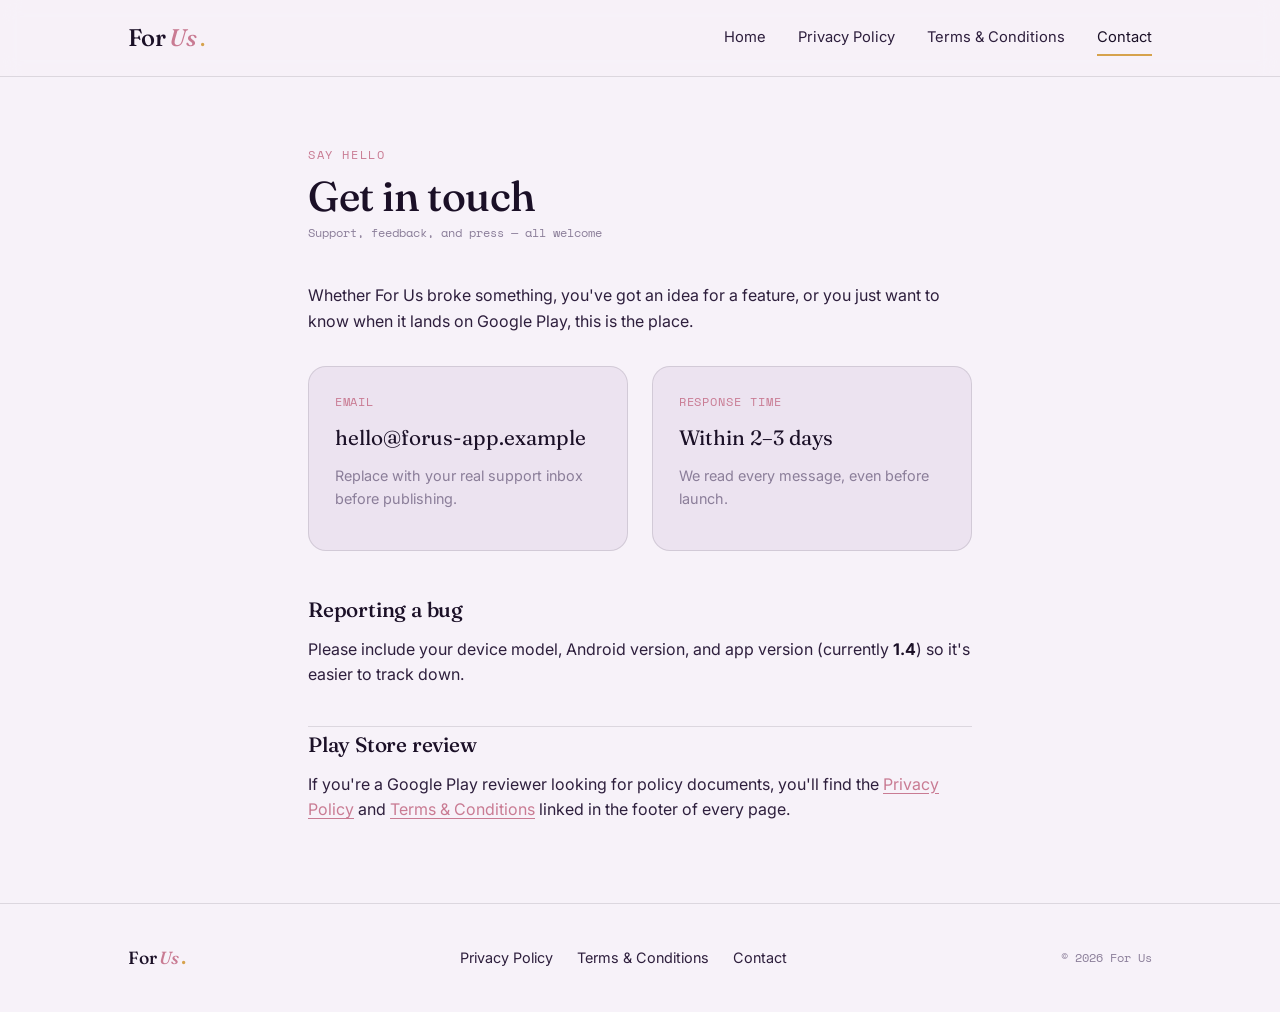
==== contact.html @ aa95c403 "Add files via upload" ====
<!DOCTYPE html>
<html lang="en">
<head>
<meta charset="UTF-8">
<meta name="viewport" content="width=device-width, initial-scale=1.0">
<title>Contact — For Us</title>
<meta name="description" content="Get in touch about the For Us app.">
<link rel="preconnect" href="https://fonts.googleapis.com">
<link rel="preconnect" href="https://fonts.gstatic.com" crossorigin>
<link href="https://fonts.googleapis.com/css2?family=Fraunces:ital,wght@0,400;0,500;0,600;1,400;1,500&family=Inter:wght@400;500;600;700&family=Space+Mono:wght@400;700&display=swap" rel="stylesheet">
<link rel="stylesheet" href="assets/css/style.css">
</head>
<body>

<header class="site-header">
  <div class="wrap">
    <a href="index.html" class="wordmark">For<em>Us</em><span class="dot">.</span></a>
    <button class="nav-toggle" aria-expanded="false">MENU</button>
    <nav class="primary">
      <a href="index.html">Home</a>
      <a href="privacy.html">Privacy Policy</a>
      <a href="terms.html">Terms &amp; Conditions</a>
      <a href="contact.html" aria-current="page">Contact</a>
    </nav>
  </div>
</header>

<main class="doc">
  <div class="wrap">
    <span class="eyebrow">Say hello</span>
    <h1>Get in touch</h1>
    <span class="updated">Support, feedback, and press — all welcome</span>

    <p>Whether For Us broke something, you've got an idea for a feature, or you just want to know when it lands on Google Play, this is the place.</p>

    <div class="contact-grid">
      <div class="contact-card">
        <span class="mark">EMAIL</span>
        <a class="big-link" href="mailto:hello@forus-app.example">hello@forus-app.example</a>
        <p style="margin-top:0.6rem; font-size:0.9rem; color:var(--mist);">Replace with your real support inbox before publishing.</p>
      </div>
      <div class="contact-card">
        <span class="mark">RESPONSE TIME</span>
        <a class="big-link" href="#" style="pointer-events:none;">Within 2–3 days</a>
        <p style="margin-top:0.6rem; font-size:0.9rem; color:var(--mist);">We read every message, even before launch.</p>
      </div>
    </div>

    <h2 style="margin-top:3rem;">Reporting a bug</h2>
    <p>Please include your device model, Android version, and app version (currently <strong>1.4</strong>) so it's easier to track down.</p>

    <h2>Play Store review</h2>
    <p>If you're a Google Play reviewer looking for policy documents, you'll find the <a href="privacy.html">Privacy Policy</a> and <a href="terms.html">Terms &amp; Conditions</a> linked in the footer of every page.</p>
  </div>
</main>

<footer class="site-footer">
  <div class="wrap">
    <a href="index.html" class="wordmark" style="font-size:1.1rem;">For<em>Us</em><span class="dot">.</span></a>
    <nav class="foot-links">
      <a href="privacy.html">Privacy Policy</a>
      <a href="terms.html">Terms &amp; Conditions</a>
      <a href="contact.html">Contact</a>
    </nav>
    <span class="fine">© <span data-year>2026</span> For Us</span>
  </div>
</footer>

<script src="assets/js/main.js"></script>
</body>
</html>
---- assets/css/style.css ----
/* ==========================================================================
   For Us — design tokens
   Ink (deep aubergine) · Paper (pale lavender-white) · Gold · Rose · Mist
   ========================================================================== */

:root {
  --ink: #1B1027;
  --ink-soft: #2E1F3D;
  --paper: #F7F2F9;
  --paper-dim: #ECE3F0;
  --gold: #D6A24C;
  --gold-soft: #E8C384;
  --rose: #C97B93;
  --mist: #8B7E99;
  --line: rgba(27, 16, 39, 0.12);

  --display: 'Fraunces', Georgia, serif;
  --body: 'Inter', -apple-system, BlinkMacSystemFont, sans-serif;
  --mono: 'Space Mono', 'Courier New', monospace;

  --max: 1120px;
  --pad: clamp(1.25rem, 4vw, 3rem);
}

* { box-sizing: border-box; }

html {
  scroll-behavior: smooth;
}

@media (prefers-reduced-motion: reduce) {
  html { scroll-behavior: auto; }
  *, *::before, *::after {
    animation-duration: 0.001ms !important;
    animation-iteration-count: 1 !important;
    transition-duration: 0.001ms !important;
    scroll-behavior: auto !important;
  }
}

body {
  margin: 0;
  background: var(--paper);
  color: var(--ink);
  font-family: var(--body);
  font-size: 16px;
  line-height: 1.6;
  -webkit-font-smoothing: antialiased;
}

img { max-width: 100%; display: block; }

a {
  color: inherit;
  text-decoration-color: var(--rose);
  text-underline-offset: 3px;
}

h1, h2, h3 {
  font-family: var(--display);
  font-weight: 500;
  line-height: 1.05;
  margin: 0 0 0.5em;
  letter-spacing: -0.01em;
}

.eyebrow {
  font-family: var(--mono);
  font-size: 0.72rem;
  letter-spacing: 0.14em;
  text-transform: uppercase;
  color: var(--rose);
  display: inline-block;
  margin-bottom: 0.9em;
}

.wrap {
  max-width: var(--max);
  margin: 0 auto;
  padding-left: var(--pad);
  padding-right: var(--pad);
}

/* ---------- header ---------- */

.site-header {
  position: sticky;
  top: 0;
  z-index: 50;
  background: rgba(247, 242, 249, 0.86);
  backdrop-filter: blur(10px);
  border-bottom: 1px solid var(--line);
}

.site-header .wrap {
  display: flex;
  align-items: center;
  justify-content: space-between;
  height: 76px;
}

.wordmark {
  font-family: var(--display);
  font-size: 1.5rem;
  font-weight: 500;
  letter-spacing: -0.01em;
  text-decoration: none;
  color: var(--ink);
  display: flex;
  align-items: baseline;
  gap: 0.15em;
}
.wordmark em {
  font-style: italic;
  color: var(--rose);
}
.wordmark .dot {
  color: var(--gold);
  font-size: 1.3rem;
  line-height: 0;
}

nav.primary {
  display: flex;
  align-items: center;
  gap: 2rem;
}
nav.primary a {
  font-size: 0.92rem;
  text-decoration: none;
  color: var(--ink-soft);
  position: relative;
}
nav.primary a[aria-current="page"] {
  color: var(--ink);
}
nav.primary a[aria-current="page"]::after {
  content: "";
  position: absolute;
  left: 0; right: 0; bottom: -6px;
  height: 2px;
  background: var(--gold);
}

.nav-toggle { display: none; }

@media (max-width: 720px) {
  nav.primary {
    position: fixed;
    inset: 76px 0 0 0;
    background: var(--paper);
    flex-direction: column;
    justify-content: flex-start;
    align-items: flex-start;
    gap: 1.6rem;
    padding: 2.2rem var(--pad);
    transform: translateY(-8px);
    opacity: 0;
    pointer-events: none;
    transition: opacity 0.2s ease, transform 0.2s ease;
  }
  nav.primary.open {
    opacity: 1;
    transform: translateY(0);
    pointer-events: auto;
  }
  nav.primary a { font-size: 1.25rem; }
  .nav-toggle {
    display: block;
    background: none;
    border: none;
    font-family: var(--mono);
    font-size: 0.8rem;
    letter-spacing: 0.08em;
    cursor: pointer;
    color: var(--ink);
  }
}

/* ---------- buttons ---------- */

.btn {
  display: inline-flex;
  align-items: center;
  gap: 0.5em;
  border-radius: 999px;
  padding: 0.85em 1.6em;
  font-size: 0.92rem;
  font-weight: 600;
  text-decoration: none;
  border: 1px solid transparent;
  cursor: pointer;
  transition: transform 0.15s ease, background 0.15s ease, border-color .15s ease;
}
.btn:focus-visible, a:focus-visible, button:focus-visible {
  outline: 2px solid var(--gold);
  outline-offset: 3px;
}
.btn-solid {
  background: var(--ink);
  color: var(--paper);
}
.btn-solid:hover { transform: translateY(-1px); background: var(--ink-soft); }

.btn-ghost {
  background: transparent;
  border-color: var(--line);
  color: var(--ink);
}
.btn-ghost:hover { border-color: var(--rose); }

.btn-pill-soft {
  background: var(--paper-dim);
  color: var(--mist);
  cursor: default;
}

/* ---------- hero ---------- */

.hero {
  padding: clamp(3rem, 8vw, 6rem) 0 clamp(2rem, 6vw, 4rem);
}
.hero .wrap {
  display: grid;
  grid-template-columns: 1.05fr 0.95fr;
  gap: clamp(2rem, 5vw, 4rem);
  align-items: center;
}
@media (max-width: 860px) {
  .hero .wrap { grid-template-columns: 1fr; }
}

.hero h1 {
  font-size: clamp(2.4rem, 5.2vw, 3.6rem);
}
.hero h1 em {
  font-style: italic;
  color: var(--rose);
}
.hero p.lede {
  font-size: 1.15rem;
  color: var(--ink-soft);
  max-width: 42ch;
  margin: 0 0 1.8rem;
}
.hero .cta-row {
  display: flex;
  flex-wrap: wrap;
  gap: 0.9rem;
  align-items: center;
}

/* signature: interlocking circles */

.venn {
  position: relative;
  width: min(420px, 90vw);
  height: min(420px, 90vw);
  margin: 0 auto;
}
.venn .circle {
  position: absolute;
  top: 50%;
  width: 62%;
  height: 62%;
  border-radius: 50%;
  mix-blend-mode: multiply;
}
.venn .circle.a {
  left: 30%;
  transform: translate(-50%, -50%);
  background: radial-gradient(circle at 35% 30%, var(--gold-soft), var(--gold));
  animation: drift-a 9s ease-in-out infinite;
}
.venn .circle.b {
  left: 70%;
  transform: translate(-50%, -50%);
  background: radial-gradient(circle at 65% 30%, var(--rose), #a85c74);
  animation: drift-b 9s ease-in-out infinite;
}
@keyframes drift-a {
  0%, 100% { left: 30%; }
  50% { left: 34%; }
}
@keyframes drift-b {
  0%, 100% { left: 70%; }
  50% { left: 66%; }
}
.venn .overlap-text {
  position: absolute;
  inset: 0;
  display: flex;
  align-items: center;
  justify-content: center;
  text-align: center;
  padding: 0 18%;
}
.venn .overlap-text span {
  font-family: var(--mono);
  font-size: 0.85rem;
  letter-spacing: 0.02em;
  color: var(--paper);
  text-shadow: 0 1px 6px rgba(0,0,0,0.25);
  transition: opacity 0.5s ease;
}

/* ---------- sections ---------- */

section { padding: clamp(3rem, 7vw, 5.5rem) 0; }
.section-ink {
  background: var(--ink);
  color: var(--paper);
}
.section-ink .eyebrow { color: var(--gold-soft); }
.section-ink .mist-text { color: rgba(247,242,249,0.7); }

.section-head {
  max-width: 60ch;
  margin-bottom: 2.6rem;
}
.section-head h2 { font-size: clamp(1.8rem, 3.4vw, 2.5rem); }
.section-head p { color: var(--mist); font-size: 1.05rem; }
.section-ink .section-head p { color: rgba(247,242,249,0.72); }

.feature-grid {
  display: grid;
  grid-template-columns: repeat(3, 1fr);
  gap: 1.5rem;
}
@media (max-width: 860px) {
  .feature-grid { grid-template-columns: 1fr; }
}
.feature-card {
  background: var(--paper-dim);
  border-radius: 20px;
  padding: 1.8rem;
  border: 1px solid var(--line);
}
.section-ink .feature-card {
  background: rgba(247,242,249,0.06);
  border-color: rgba(247,242,249,0.14);
}
.feature-card .mark {
  font-family: var(--mono);
  font-size: 0.75rem;
  color: var(--gold);
  letter-spacing: 0.08em;
  display: block;
  margin-bottom: 0.9rem;
}
.feature-card h3 {
  font-size: 1.25rem;
  margin-bottom: 0.5rem;
}
.feature-card p {
  color: var(--mist);
  font-size: 0.98rem;
  margin: 0;
}
.section-ink .feature-card p { color: rgba(247,242,249,0.72); }

/* download / CTA band */
.cta-band {
  display: flex;
  flex-wrap: wrap;
  align-items: center;
  justify-content: space-between;
  gap: 2rem;
  background: linear-gradient(135deg, var(--ink) 0%, #3B2650 100%);
  color: var(--paper);
  border-radius: 28px;
  padding: clamp(2rem, 5vw, 3.5rem);
}
.cta-band h2 { font-size: clamp(1.7rem, 3vw, 2.3rem); margin-bottom: 0.4rem; }
.cta-band p { color: rgba(247,242,249,0.72); margin: 0; max-width: 44ch; }
.cta-actions { display: flex; flex-direction: column; gap: 0.6rem; align-items: flex-start; }
.cta-actions small { font-family: var(--mono); font-size: 0.72rem; color: rgba(247,242,249,0.55); }

/* ---------- footer ---------- */

.site-footer {
  border-top: 1px solid var(--line);
  padding: 2.5rem 0;
}
.site-footer .wrap {
  display: flex;
  flex-wrap: wrap;
  gap: 1.5rem;
  align-items: center;
  justify-content: space-between;
}
.site-footer .foot-links {
  display: flex;
  gap: 1.5rem;
  flex-wrap: wrap;
  font-size: 0.9rem;
}
.site-footer .foot-links a { text-decoration: none; color: var(--ink-soft); }
.site-footer .foot-links a:hover { color: var(--rose); }
.site-footer .fine {
  font-family: var(--mono);
  font-size: 0.75rem;
  color: var(--mist);
}

/* ---------- legal / doc pages ---------- */

.doc {
  padding: clamp(2.5rem, 6vw, 4rem) 0 4rem;
}
.doc .wrap { max-width: 760px; }
.doc h1 { font-size: clamp(2rem, 4vw, 2.6rem); margin-bottom: 0.3rem; }
.doc .updated {
  font-family: var(--mono);
  font-size: 0.78rem;
  color: var(--mist);
  margin-bottom: 2.5rem;
  display: block;
}
.doc h2 {
  font-size: 1.3rem;
  margin-top: 2.4rem;
  padding-top: 0.4rem;
  border-top: 1px solid var(--line);
}
.doc h2:first-of-type { border-top: none; padding-top: 0; }
.doc p, .doc li { color: var(--ink-soft); font-size: 1rem; }
.doc ul { padding-left: 1.2rem; }
.doc a { color: var(--rose); }
.doc strong { color: var(--ink); }
.doc .callout {
  background: var(--paper-dim);
  border-left: 3px solid var(--gold);
  border-radius: 4px;
  padding: 1rem 1.2rem;
  font-size: 0.92rem;
  color: var(--ink-soft);
  margin: 1.5rem 0;
}

/* ---------- contact page specifics ---------- */

.contact-grid {
  display: grid;
  grid-template-columns: repeat(2, 1fr);
  gap: 1.5rem;
  margin-top: 2rem;
}
@media (max-width: 700px) {
  .contact-grid { grid-template-columns: 1fr; }
}
.contact-card {
  background: var(--paper-dim);
  border-radius: 18px;
  padding: 1.6rem;
  border: 1px solid var(--line);
}
.contact-card .mark {
  font-family: var(--mono);
  font-size: 0.72rem;
  color: var(--rose);
  letter-spacing: 0.08em;
  display: block;
  margin-bottom: 0.6rem;
}
.contact-card a.big-link {
  font-family: var(--display);
  font-size: 1.3rem;
  text-decoration: none;
  color: var(--ink);
}
.contact-card a.big-link:hover { color: var(--rose); }
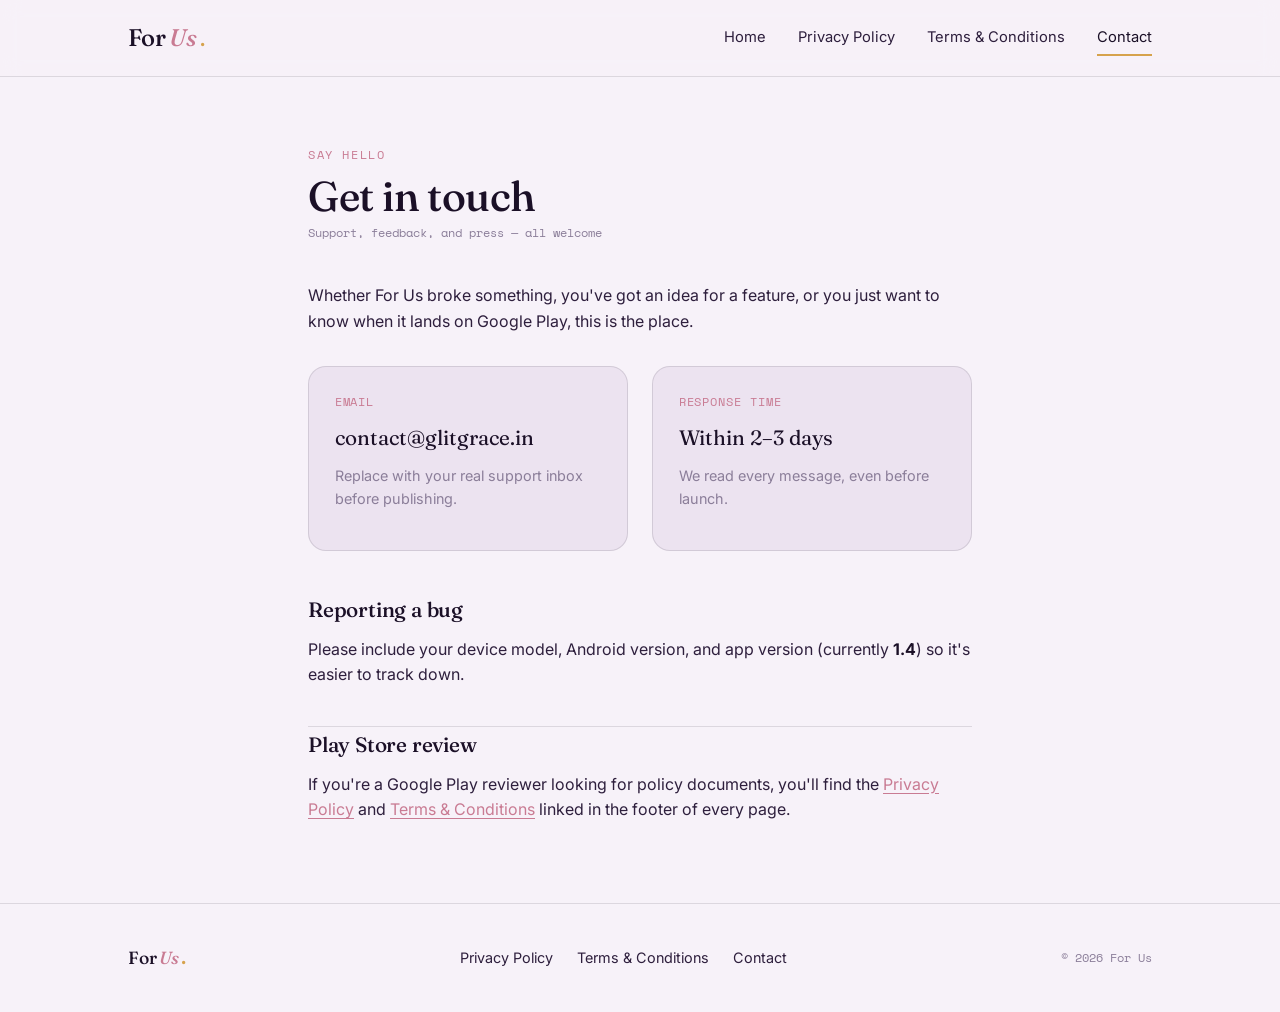
==== commit b20a7dad: "Update contact email address in contact.html" ====
--- a/contact.html
+++ b/contact.html
@@ -36,7 +36,7 @@
     <div class="contact-grid">
       <div class="contact-card">
         <span class="mark">EMAIL</span>
-        <a class="big-link" href="mailto:hello@forus-app.example">hello@forus-app.example</a>
+        <a class="big-link" href="mailto:contact@glitgrace.in">contact@glitgrace.in</a>
         <p style="margin-top:0.6rem; font-size:0.9rem; color:var(--mist);">Replace with your real support inbox before publishing.</p>
       </div>
       <div class="contact-card">
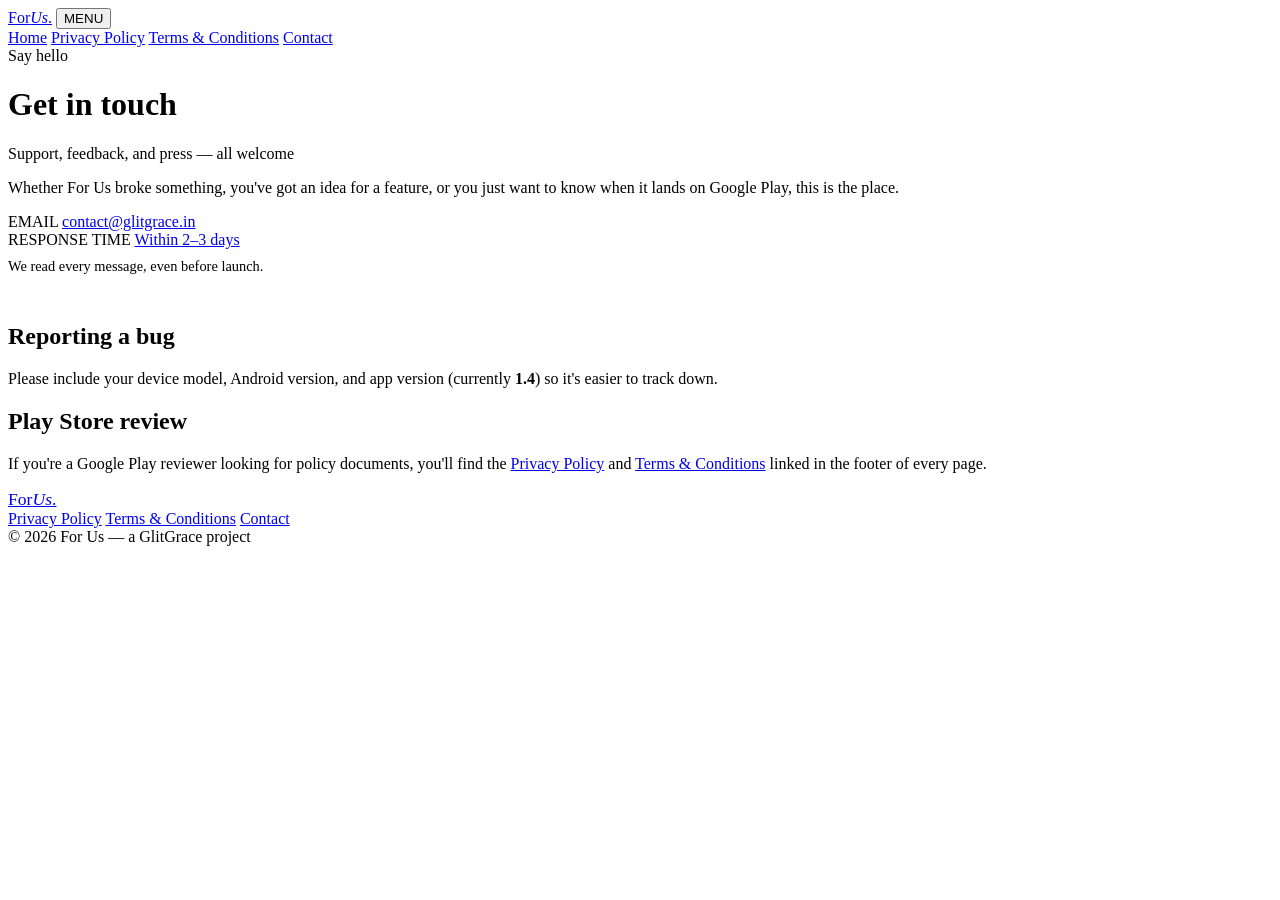
==== commit 5fd5feea: "Add files via upload" ====
--- a/contact.html
+++ b/contact.html
@@ -4,23 +4,68 @@
 <meta charset="UTF-8">
 <meta name="viewport" content="width=device-width, initial-scale=1.0">
 <title>Contact — For Us</title>
-<meta name="description" content="Get in touch about the For Us app.">
+<meta name="description" content="Get in touch about the For Us app — support, feedback, bug reports, and press inquiries.">
+<meta name="author" content="GlitGrace">
+<meta name="robots" content="index, follow">
+<link rel="canonical" href="https://glitgrace.in/contact.html">
+
+<!-- Favicons -->
+<link rel="icon" href="/favicon.ico" sizes="any">
+<link rel="icon" type="image/svg+xml" href="/assets/img/favicon.svg">
+<link rel="apple-touch-icon" href="/assets/img/apple-touch-icon.png">
+<link rel="manifest" href="/site.webmanifest">
+<meta name="theme-color" content="#1B1027">
+
+<!-- Open Graph -->
+<meta property="og:type" content="website">
+<meta property="og:site_name" content="For Us">
+<meta property="og:title" content="Contact — For Us">
+<meta property="og:description" content="Support, feedback, and press inquiries for the For Us app.">
+<meta property="og:url" content="https://glitgrace.in/contact.html">
+<meta property="og:image" content="https://glitgrace.in/assets/img/og-image.png">
+<meta property="og:image:width" content="1200">
+<meta property="og:image:height" content="630">
+<meta property="og:locale" content="en_IN">
+
+<!-- Twitter -->
+<meta name="twitter:card" content="summary_large_image">
+<meta name="twitter:title" content="Contact — For Us">
+<meta name="twitter:description" content="Support, feedback, and press inquiries for the For Us app.">
+<meta name="twitter:image" content="https://glitgrace.in/assets/img/og-image.png">
+
 <link rel="preconnect" href="https://fonts.googleapis.com">
 <link rel="preconnect" href="https://fonts.gstatic.com" crossorigin>
 <link href="https://fonts.googleapis.com/css2?family=Fraunces:ital,wght@0,400;0,500;0,600;1,400;1,500&family=Inter:wght@400;500;600;700&family=Space+Mono:wght@400;700&display=swap" rel="stylesheet">
-<link rel="stylesheet" href="assets/css/style.css">
+<link rel="stylesheet" href="/assets/css/style.css">
+
+<script type="application/ld+json">
+{
+  "@context": "https://schema.org",
+  "@type": "ContactPage",
+  "name": "Contact",
+  "url": "https://glitgrace.in/contact.html",
+  "isPartOf": { "@id": "https://glitgrace.in/#website" },
+  "breadcrumb": {
+    "@type": "BreadcrumbList",
+    "itemListElement": [
+      { "@type": "ListItem", "position": 1, "name": "Home", "item": "https://glitgrace.in/" },
+      { "@type": "ListItem", "position": 2, "name": "Contact", "item": "https://glitgrace.in/contact.html" }
+    ]
+  }
+}
+</script>
 </head>
 <body>
 
 <header class="site-header">
   <div class="wrap">
-    <a href="index.html" class="wordmark">For<em>Us</em><span class="dot">.</span></a>
+    <a href="/" class="wordmark">For<em>Us</em><span class="dot">.</span></a>
     <button class="nav-toggle" aria-expanded="false">MENU</button>
     <nav class="primary">
-      <a href="index.html">Home</a>
-      <a href="privacy.html">Privacy Policy</a>
-      <a href="terms.html">Terms &amp; Conditions</a>
-      <a href="contact.html" aria-current="page">Contact</a>
+      <a href="/">Home</a>
+      <a href="/privacy.html">Privacy Policy</a>
+      <a href="/terms.html">Terms &amp; Conditions</a>
+      <a href="/contact.html" aria-current="page">Contact</a>
     </nav>
   </div>
 </header>
@@ -37,7 +82,6 @@
       <div class="contact-card">
         <span class="mark">EMAIL</span>
         <a class="big-link" href="mailto:contact@glitgrace.in">contact@glitgrace.in</a>
-        <p style="margin-top:0.6rem; font-size:0.9rem; color:var(--mist);">Replace with your real support inbox before publishing.</p>
       </div>
       <div class="contact-card">
         <span class="mark">RESPONSE TIME</span>
@@ -50,22 +94,22 @@
     <p>Please include your device model, Android version, and app version (currently <strong>1.4</strong>) so it's easier to track down.</p>
 
     <h2>Play Store review</h2>
-    <p>If you're a Google Play reviewer looking for policy documents, you'll find the <a href="privacy.html">Privacy Policy</a> and <a href="terms.html">Terms &amp; Conditions</a> linked in the footer of every page.</p>
+    <p>If you're a Google Play reviewer looking for policy documents, you'll find the <a href="/privacy.html">Privacy Policy</a> and <a href="/terms.html">Terms &amp; Conditions</a> linked in the footer of every page.</p>
   </div>
 </main>
 
 <footer class="site-footer">
   <div class="wrap">
-    <a href="index.html" class="wordmark" style="font-size:1.1rem;">For<em>Us</em><span class="dot">.</span></a>
+    <a href="/" class="wordmark" style="font-size:1.1rem;">For<em>Us</em><span class="dot">.</span></a>
     <nav class="foot-links">
-      <a href="privacy.html">Privacy Policy</a>
-      <a href="terms.html">Terms &amp; Conditions</a>
-      <a href="contact.html">Contact</a>
+      <a href="/privacy.html">Privacy Policy</a>
+      <a href="/terms.html">Terms &amp; Conditions</a>
+      <a href="/contact.html">Contact</a>
     </nav>
-    <span class="fine">© <span data-year>2026</span> For Us</span>
+    <span class="fine">© <span data-year>2026</span> For Us — a GlitGrace project</span>
   </div>
 </footer>
 
-<script src="assets/js/main.js"></script>
+<script src="/assets/js/main.js"></script>
 </body>
 </html>
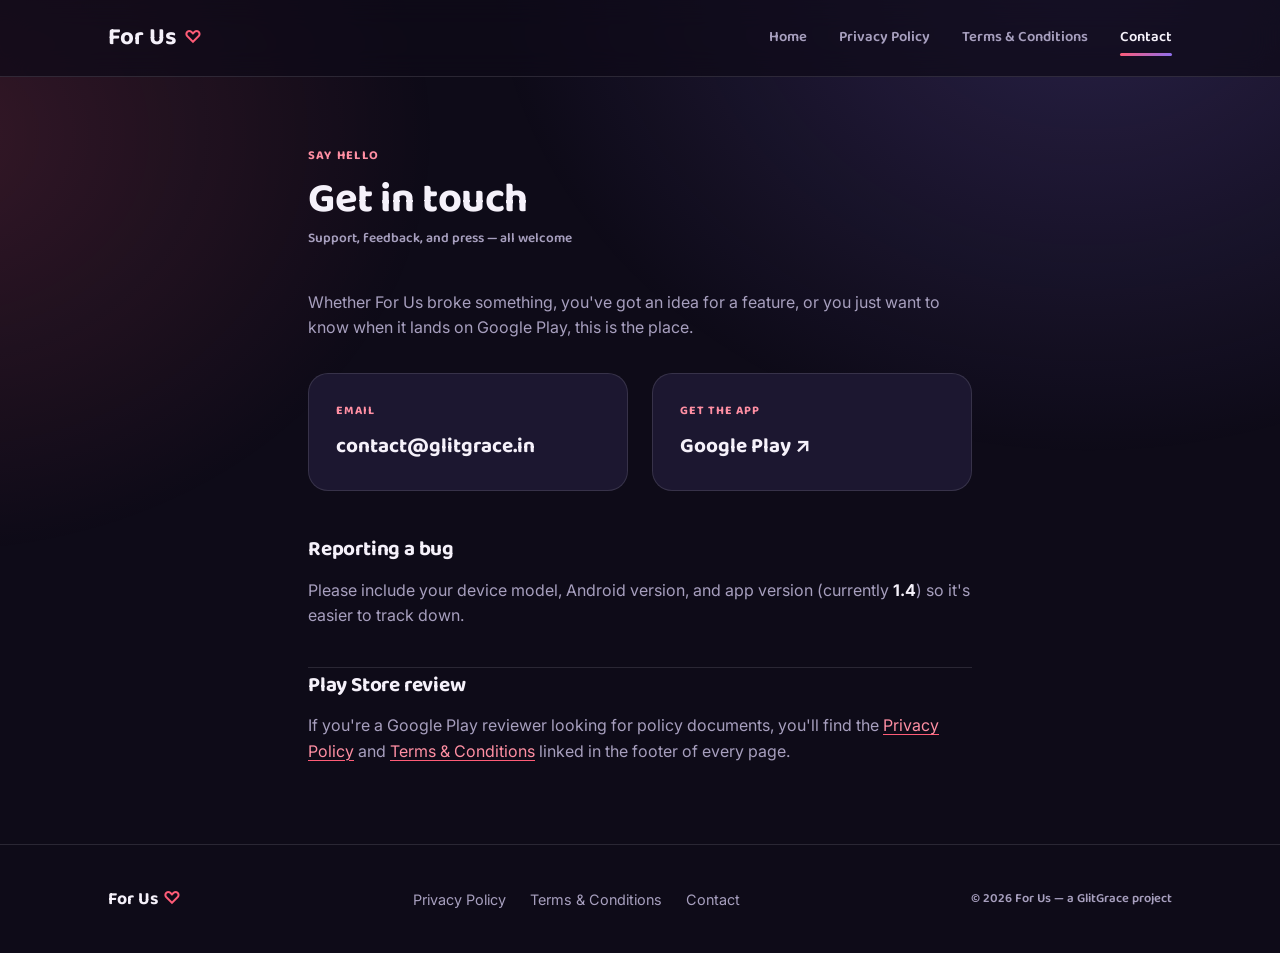
==== commit 35292c34: "Add files via upload" ====
--- a/contact.html
+++ b/contact.html
@@ -14,7 +14,7 @@
 <link rel="icon" type="image/svg+xml" href="/assets/img/favicon.svg">
 <link rel="apple-touch-icon" href="/assets/img/apple-touch-icon.png">
 <link rel="manifest" href="/site.webmanifest">
-<meta name="theme-color" content="#1B1027">
+<meta name="theme-color" content="#0E0B18">
 
 <!-- Open Graph -->
 <meta property="og:type" content="website">
@@ -35,7 +35,7 @@
 
 <link rel="preconnect" href="https://fonts.googleapis.com">
 <link rel="preconnect" href="https://fonts.gstatic.com" crossorigin>
-<link href="https://fonts.googleapis.com/css2?family=Fraunces:ital,wght@0,400;0,500;0,600;1,400;1,500&family=Inter:wght@400;500;600;700&family=Space+Mono:wght@400;700&display=swap" rel="stylesheet">
+<link href="https://fonts.googleapis.com/css2?family=Baloo+2:wght@500;600;700;800&family=Inter:wght@400;500;600;700&display=swap" rel="stylesheet">
 <link rel="stylesheet" href="/assets/css/style.css">
 
 <script type="application/ld+json">
@@ -59,7 +59,7 @@
 
 <header class="site-header">
   <div class="wrap">
-    <a href="/" class="wordmark">For<em>Us</em><span class="dot">.</span></a>
+    <a href="/" class="wordmark">For Us <span class="heart">&#9825;</span></a>
     <button class="nav-toggle" aria-expanded="false">MENU</button>
     <nav class="primary">
       <a href="/">Home</a>
@@ -84,9 +84,8 @@
         <a class="big-link" href="mailto:contact@glitgrace.in">contact@glitgrace.in</a>
       </div>
       <div class="contact-card">
-        <span class="mark">RESPONSE TIME</span>
-        <a class="big-link" href="#" style="pointer-events:none;">Within 2–3 days</a>
-        <p style="margin-top:0.6rem; font-size:0.9rem; color:var(--mist);">We read every message, even before launch.</p>
+        <span class="mark">GET THE APP</span>
+        <a class="big-link" href="https://play.google.com/store/apps/details?id=com.yash.forus" target="_blank" rel="noopener">Google Play &#8599;</a>
       </div>
     </div>
 
@@ -100,7 +99,7 @@
 
 <footer class="site-footer">
   <div class="wrap">
-    <a href="/" class="wordmark" style="font-size:1.1rem;">For<em>Us</em><span class="dot">.</span></a>
+    <a href="/" class="wordmark" style="font-size:1.1rem;">For Us <span class="heart">&#9825;</span></a>
     <nav class="foot-links">
       <a href="/privacy.html">Privacy Policy</a>
       <a href="/terms.html">Terms &amp; Conditions</a>
--- a/assets/css/style.css
+++ b/assets/css/style.css
@@ -0,0 +1,528 @@
+/* ==========================================================================
+   For Us — design tokens (v2, matching in-app visual language)
+   Coral (Light Mode / primary) · Purple (Dark Mode / secondary) · Ink shell
+   ========================================================================== */
+
+:root {
+  --bg: #0E0B18;
+  --bg-alt: #15111F;
+  --card: #1C1730;
+  --card-2: #221C36;
+  --coral: #FF5C77;
+  --coral-soft: #FF8FA3;
+  --cream: #FDEAEC;
+  --cream-text: #3A2230;
+  --purple: #8C6FEF;
+  --purple-soft: #A996F5;
+  --green: #35D07F;
+  --text: #F5F1FA;
+  --text-mute: #A79FBE;
+  --line: rgba(245, 241, 250, 0.12);
+  --grad: linear-gradient(135deg, #FF5C77 0%, #8C6FEF 100%);
+
+  --display: 'Baloo 2', 'Inter', sans-serif;
+  --body: 'Inter', -apple-system, BlinkMacSystemFont, sans-serif;
+
+  --max: 1160px;
+  --pad: clamp(1.25rem, 4vw, 3rem);
+}
+
+* { box-sizing: border-box; }
+html { scroll-behavior: smooth; }
+
+@media (prefers-reduced-motion: reduce) {
+  html { scroll-behavior: auto; }
+  *, *::before, *::after {
+    animation-duration: 0.001ms !important;
+    animation-iteration-count: 1 !important;
+    transition-duration: 0.001ms !important;
+    scroll-behavior: auto !important;
+  }
+}
+
+body {
+  margin: 0;
+  background: var(--bg);
+  color: var(--text);
+  font-family: var(--body);
+  font-size: 16px;
+  line-height: 1.6;
+  -webkit-font-smoothing: antialiased;
+  overflow-x: hidden;
+}
+
+body::before {
+  content: "";
+  position: fixed;
+  inset: 0;
+  z-index: -1;
+  background:
+    radial-gradient(600px 500px at 85% -5%, rgba(140, 111, 239, 0.22), transparent),
+    radial-gradient(500px 420px at -5% 15%, rgba(255, 92, 119, 0.16), transparent);
+  pointer-events: none;
+}
+
+img { max-width: 100%; display: block; }
+a { color: inherit; text-decoration-color: var(--coral); text-underline-offset: 3px; }
+
+h1, h2, h3 {
+  font-family: var(--display);
+  font-weight: 700;
+  line-height: 1.08;
+  margin: 0 0 0.5em;
+  letter-spacing: -0.01em;
+}
+
+.eyebrow {
+  font-family: var(--display);
+  font-weight: 700;
+  font-size: 0.78rem;
+  letter-spacing: 0.1em;
+  text-transform: uppercase;
+  color: var(--coral-soft);
+  display: inline-flex;
+  align-items: center;
+  gap: 0.4em;
+  margin-bottom: 0.9em;
+}
+.eyebrow.purple { color: var(--purple-soft); }
+
+.wrap {
+  max-width: var(--max);
+  margin: 0 auto;
+  padding-left: var(--pad);
+  padding-right: var(--pad);
+}
+
+/* ---------- header ---------- */
+
+.site-header {
+  position: sticky;
+  top: 0;
+  z-index: 50;
+  background: rgba(14, 11, 24, 0.72);
+  backdrop-filter: blur(14px);
+  border-bottom: 1px solid var(--line);
+}
+.site-header .wrap {
+  display: flex;
+  align-items: center;
+  justify-content: space-between;
+  height: 76px;
+}
+.wordmark {
+  font-family: var(--display);
+  font-size: 1.5rem;
+  font-weight: 700;
+  text-decoration: none;
+  color: var(--text);
+  display: flex;
+  align-items: center;
+  gap: 0.3em;
+}
+.wordmark .heart { color: var(--coral); font-size: 1.1rem; }
+
+nav.primary { display: flex; align-items: center; gap: 2rem; }
+nav.primary a {
+  font-family: var(--display);
+  font-weight: 600;
+  font-size: 0.92rem;
+  text-decoration: none;
+  color: var(--text-mute);
+  position: relative;
+}
+nav.primary a[aria-current="page"] { color: var(--text); }
+nav.primary a[aria-current="page"]::after {
+  content: "";
+  position: absolute;
+  left: 0; right: 0; bottom: -6px;
+  height: 3px;
+  border-radius: 2px;
+  background: var(--grad);
+}
+.nav-toggle { display: none; }
+
+@media (max-width: 760px) {
+  nav.primary {
+    position: fixed;
+    inset: 76px 0 0 0;
+    background: var(--bg);
+    flex-direction: column;
+    justify-content: flex-start;
+    align-items: flex-start;
+    gap: 1.6rem;
+    padding: 2.2rem var(--pad);
+    transform: translateY(-8px);
+    opacity: 0;
+    pointer-events: none;
+    transition: opacity 0.2s ease, transform 0.2s ease;
+  }
+  nav.primary.open { opacity: 1; transform: translateY(0); pointer-events: auto; }
+  nav.primary a { font-size: 1.3rem; }
+  .nav-toggle {
+    display: block;
+    background: none;
+    border: none;
+    font-family: var(--display);
+    font-weight: 700;
+    font-size: 0.8rem;
+    letter-spacing: 0.06em;
+    cursor: pointer;
+    color: var(--text);
+  }
+}
+
+/* ---------- buttons ---------- */
+
+.btn {
+  display: inline-flex;
+  align-items: center;
+  gap: 0.5em;
+  border-radius: 999px;
+  padding: 0.9em 1.7em;
+  font-family: var(--display);
+  font-size: 0.95rem;
+  font-weight: 700;
+  text-decoration: none;
+  border: 1px solid transparent;
+  cursor: pointer;
+  transition: transform 0.15s ease, box-shadow 0.15s ease, border-color .15s ease;
+}
+.btn:focus-visible, a:focus-visible, button:focus-visible {
+  outline: 2px solid var(--coral-soft);
+  outline-offset: 3px;
+}
+.btn-grad {
+  background: var(--grad);
+  color: #fff;
+  box-shadow: 0 10px 30px -10px rgba(255, 92, 119, 0.45);
+}
+.btn-grad:hover { transform: translateY(-2px); box-shadow: 0 14px 34px -8px rgba(140, 111, 239, 0.5); }
+
+.btn-ghost {
+  background: rgba(245,241,250,0.05);
+  border-color: var(--line);
+  color: var(--text);
+}
+.btn-ghost:hover { border-color: var(--purple-soft); }
+
+.btn-lg { padding: 1.05em 2.1em; font-size: 1.02rem; }
+
+/* ---------- hero ---------- */
+
+.hero { padding: clamp(2.5rem, 7vw, 5rem) 0 clamp(2rem, 5vw, 3rem); }
+.hero .wrap {
+  display: grid;
+  grid-template-columns: 1.05fr 0.95fr;
+  gap: clamp(2rem, 5vw, 4rem);
+  align-items: center;
+}
+@media (max-width: 900px) { .hero .wrap { grid-template-columns: 1fr; } }
+
+.hero h1 {
+  font-size: clamp(2.3rem, 5vw, 3.5rem);
+}
+.hero h1 .grad-text {
+  background: var(--grad);
+  -webkit-background-clip: text;
+  background-clip: text;
+  color: transparent;
+}
+.hero p.lede {
+  font-size: 1.12rem;
+  color: var(--text-mute);
+  max-width: 46ch;
+  margin: 0 0 1.8rem;
+}
+.hero .cta-row { display: flex; flex-wrap: wrap; gap: 0.9rem; align-items: center; margin-bottom: 1.4rem; }
+.hero .microcopy {
+  font-size: 0.85rem;
+  color: var(--text-mute);
+  display: flex;
+  align-items: center;
+  gap: 0.5em;
+}
+.hero .microcopy .dot { width: 6px; height: 6px; border-radius: 50%; background: var(--green); display: inline-block; }
+
+/* ---------- phone mockups ---------- */
+
+.phone {
+  position: relative;
+  border-radius: 34px;
+  overflow: hidden;
+  border: 6px solid #0A0812;
+  box-shadow: 0 30px 70px -20px rgba(0,0,0,0.6), 0 0 0 1px rgba(245,241,250,0.06);
+  background: #0A0812;
+  max-width: 300px;
+  margin: 0 auto;
+}
+.phone img { width: 100%; display: block; }
+
+.hero-visual { position: relative; display: flex; justify-content: center; }
+.hero-visual .phone {
+  animation: float-y 6s ease-in-out infinite;
+}
+.hero-visual .glow {
+  position: absolute;
+  inset: -10% -10% -10% -10%;
+  background: radial-gradient(circle at 50% 40%, rgba(140,111,239,0.28), transparent 65%);
+  filter: blur(10px);
+  z-index: -1;
+}
+@keyframes float-y {
+  0%, 100% { transform: translateY(0); }
+  50% { transform: translateY(-14px); }
+}
+
+/* ---------- toggle demo section ---------- */
+
+.mode-demo {
+  background: var(--card);
+  border: 1px solid var(--line);
+  border-radius: 28px;
+  padding: clamp(1.75rem, 4vw, 3rem);
+}
+.mode-demo .wrap-inner {
+  display: grid;
+  grid-template-columns: 0.85fr 1.15fr;
+  gap: clamp(2rem, 5vw, 3.5rem);
+  align-items: center;
+}
+@media (max-width: 900px) {
+  .mode-demo .wrap-inner { grid-template-columns: 1fr; }
+}
+
+.mode-toggle {
+  display: inline-flex;
+  background: rgba(245,241,250,0.06);
+  border: 1px solid var(--line);
+  border-radius: 999px;
+  padding: 6px;
+  gap: 4px;
+  margin-bottom: 1.6rem;
+}
+.mode-toggle button {
+  border: none;
+  background: transparent;
+  color: var(--text-mute);
+  font-family: var(--display);
+  font-weight: 700;
+  font-size: 1.05rem;
+  padding: 0.7em 1.5em;
+  border-radius: 999px;
+  cursor: pointer;
+  transition: background 0.35s ease, color 0.35s ease;
+  display: flex;
+  align-items: center;
+  gap: 0.5em;
+}
+.mode-toggle button[aria-pressed="true"] {
+  color: #fff;
+}
+.mode-toggle button[data-mode="light"][aria-pressed="true"] { background: var(--coral); }
+.mode-toggle button[data-mode="dark"][aria-pressed="true"] { background: var(--purple); }
+
+.mode-copy .mode-label {
+  font-family: var(--display);
+  font-weight: 700;
+  letter-spacing: 0.08em;
+  text-transform: uppercase;
+  font-size: 0.8rem;
+  transition: color 0.35s ease;
+}
+.mode-copy h3 {
+  font-size: 1.7rem;
+  margin: 0.4rem 0 0.7rem;
+  transition: color 0.35s ease;
+}
+.mode-copy p { color: var(--text-mute); font-size: 1.02rem; max-width: 42ch; }
+
+[data-mode-active="light"] .mode-label,
+[data-mode-active="light"] h3 { color: var(--coral); }
+[data-mode-active="dark"] .mode-label,
+[data-mode-active="dark"] h3 { color: var(--purple-soft); }
+
+.mode-demo .phone-swap { position: relative; max-width: 260px; margin: 0 auto; }
+.mode-demo .phone-swap img {
+  position: absolute;
+  inset: 0;
+  opacity: 0;
+  transition: opacity 0.45s ease;
+}
+.mode-demo .phone-swap img.active { position: relative; opacity: 1; }
+
+/* ---------- sections ---------- */
+
+section { padding: clamp(3rem, 7vw, 5.5rem) 0; }
+.section-head { max-width: 62ch; margin-bottom: 2.6rem; }
+.section-head h2 { font-size: clamp(1.9rem, 3.6vw, 2.6rem); }
+.section-head p { color: var(--text-mute); font-size: 1.05rem; }
+
+/* zig-zag feature rows */
+.feature-row {
+  display: grid;
+  grid-template-columns: 0.9fr 1.1fr;
+  gap: clamp(2rem, 6vw, 4.5rem);
+  align-items: center;
+  padding: clamp(2.5rem, 5vw, 4rem) 0;
+  border-top: 1px solid var(--line);
+}
+.feature-row:first-of-type { border-top: none; }
+.feature-row.reverse { grid-template-columns: 1.1fr 0.9fr; }
+.feature-row.reverse .feature-row-media { order: 2; }
+.feature-row.reverse .feature-row-copy { order: 1; }
+@media (max-width: 860px) {
+  .feature-row, .feature-row.reverse { grid-template-columns: 1fr; }
+  .feature-row.reverse .feature-row-media,
+  .feature-row.reverse .feature-row-copy { order: initial; }
+}
+.feature-row-media { display: flex; justify-content: center; gap: 1.2rem; }
+.feature-row-media .phone { max-width: 230px; }
+.feature-row-media .phone.offset { margin-top: 3rem; }
+
+.feature-row-copy h3 { font-size: clamp(1.5rem, 3vw, 2rem); }
+.feature-row-copy p { color: var(--text-mute); font-size: 1.03rem; max-width: 44ch; margin-bottom: 1.2rem; }
+.feature-row-copy .tag-row { display: flex; gap: 0.6rem; flex-wrap: wrap; margin-bottom: 1.2rem; }
+.tag {
+  font-family: var(--display);
+  font-weight: 700;
+  font-size: 0.78rem;
+  padding: 0.4em 0.9em;
+  border-radius: 999px;
+  background: rgba(245,241,250,0.06);
+  border: 1px solid var(--line);
+  color: var(--text-mute);
+}
+.tag.coral { background: rgba(255,92,119,0.14); color: var(--coral-soft); border-color: rgba(255,92,119,0.3); }
+.tag.purple { background: rgba(140,111,239,0.16); color: var(--purple-soft); border-color: rgba(140,111,239,0.32); }
+.tag.green { background: rgba(53,208,127,0.14); color: var(--green); border-color: rgba(53,208,127,0.3); }
+
+/* small feature grid */
+.feature-grid {
+  display: grid;
+  grid-template-columns: repeat(3, 1fr);
+  gap: 1.5rem;
+}
+@media (max-width: 860px) { .feature-grid { grid-template-columns: 1fr; } }
+.feature-card {
+  background: var(--card);
+  border-radius: 22px;
+  padding: 1.9rem;
+  border: 1px solid var(--line);
+  transition: transform 0.2s ease, border-color 0.2s ease;
+}
+.feature-card:hover { transform: translateY(-4px); border-color: rgba(140,111,239,0.4); }
+.feature-card .icon-badge {
+  width: 46px; height: 46px;
+  border-radius: 14px;
+  display: flex; align-items: center; justify-content: center;
+  font-size: 1.3rem;
+  margin-bottom: 1rem;
+  background: rgba(255,92,119,0.14);
+}
+.feature-card:nth-child(2) .icon-badge { background: rgba(140,111,239,0.16); }
+.feature-card:nth-child(3) .icon-badge { background: rgba(53,208,127,0.14); }
+.feature-card h3 { font-size: 1.2rem; margin-bottom: 0.4rem; }
+.feature-card p { color: var(--text-mute); font-size: 0.97rem; margin: 0; }
+
+/* stat strip */
+.stat-strip {
+  display: grid;
+  grid-template-columns: repeat(4, 1fr);
+  gap: 1.5rem;
+  text-align: center;
+}
+@media (max-width: 760px) { .stat-strip { grid-template-columns: repeat(2, 1fr); } }
+.stat-strip .stat-num {
+  font-family: var(--display);
+  font-weight: 800;
+  font-size: clamp(1.8rem, 4vw, 2.6rem);
+  background: var(--grad);
+  -webkit-background-clip: text;
+  background-clip: text;
+  color: transparent;
+}
+.stat-strip .stat-label { color: var(--text-mute); font-size: 0.9rem; margin-top: 0.3rem; }
+
+/* CTA band */
+.cta-band {
+  display: flex;
+  flex-wrap: wrap;
+  align-items: center;
+  justify-content: space-between;
+  gap: 2rem;
+  background: var(--grad);
+  color: #fff;
+  border-radius: 30px;
+  padding: clamp(2.2rem, 5vw, 3.8rem);
+  position: relative;
+  overflow: hidden;
+}
+.cta-band::after {
+  content: "";
+  position: absolute;
+  inset: 0;
+  background: radial-gradient(400px 300px at 90% 10%, rgba(255,255,255,0.18), transparent);
+}
+.cta-band > * { position: relative; }
+.cta-band h2 { font-size: clamp(1.8rem, 3.2vw, 2.4rem); margin-bottom: 0.4rem; }
+.cta-band p { color: rgba(255,255,255,0.88); margin: 0; max-width: 46ch; }
+.cta-band .btn-ghost { background: rgba(255,255,255,0.16); border-color: rgba(255,255,255,0.35); color: #fff; }
+.cta-band .btn-ghost:hover { background: rgba(255,255,255,0.26); }
+
+/* ---------- footer ---------- */
+
+.site-footer { border-top: 1px solid var(--line); padding: 2.5rem 0; }
+.site-footer .wrap {
+  display: flex; flex-wrap: wrap; gap: 1.5rem;
+  align-items: center; justify-content: space-between;
+}
+.site-footer .foot-links { display: flex; gap: 1.5rem; flex-wrap: wrap; font-size: 0.9rem; }
+.site-footer .foot-links a { text-decoration: none; color: var(--text-mute); }
+.site-footer .foot-links a:hover { color: var(--coral-soft); }
+.site-footer .fine { font-family: var(--display); font-weight: 600; font-size: 0.8rem; color: var(--text-mute); }
+
+/* ---------- legal / doc pages ---------- */
+
+.doc { padding: clamp(2.5rem, 6vw, 4rem) 0 4rem; }
+.doc .wrap { max-width: 760px; }
+.doc h1 { font-size: clamp(2rem, 4vw, 2.6rem); margin-bottom: 0.3rem; }
+.doc .updated {
+  font-family: var(--display); font-weight: 600;
+  font-size: 0.85rem; color: var(--text-mute);
+  margin-bottom: 2.5rem; display: block;
+}
+.doc h2 {
+  font-size: 1.3rem; margin-top: 2.4rem;
+  padding-top: 0.4rem; border-top: 1px solid var(--line);
+}
+.doc h2:first-of-type { border-top: none; padding-top: 0; }
+.doc p, .doc li { color: var(--text-mute); font-size: 1rem; }
+.doc ul { padding-left: 1.2rem; }
+.doc a { color: var(--coral-soft); }
+.doc strong { color: var(--text); }
+.doc .callout {
+  background: var(--card);
+  border-left: 3px solid var(--purple);
+  border-radius: 4px;
+  padding: 1rem 1.2rem;
+  font-size: 0.92rem;
+  color: var(--text-mute);
+  margin: 1.5rem 0;
+}
+
+/* ---------- contact page ---------- */
+
+.contact-grid { display: grid; grid-template-columns: repeat(2, 1fr); gap: 1.5rem; margin-top: 2rem; }
+@media (max-width: 700px) { .contact-grid { grid-template-columns: 1fr; } }
+.contact-card { background: var(--card); border-radius: 20px; padding: 1.7rem; border: 1px solid var(--line); }
+.contact-card .mark {
+  font-family: var(--display); font-weight: 700;
+  font-size: 0.75rem; color: var(--coral-soft);
+  letter-spacing: 0.08em; display: block; margin-bottom: 0.6rem;
+}
+.contact-card a.big-link {
+  font-family: var(--display); font-weight: 700;
+  font-size: 1.3rem; text-decoration: none; color: var(--text);
+}
+.contact-card a.big-link:hover { color: var(--coral-soft); }
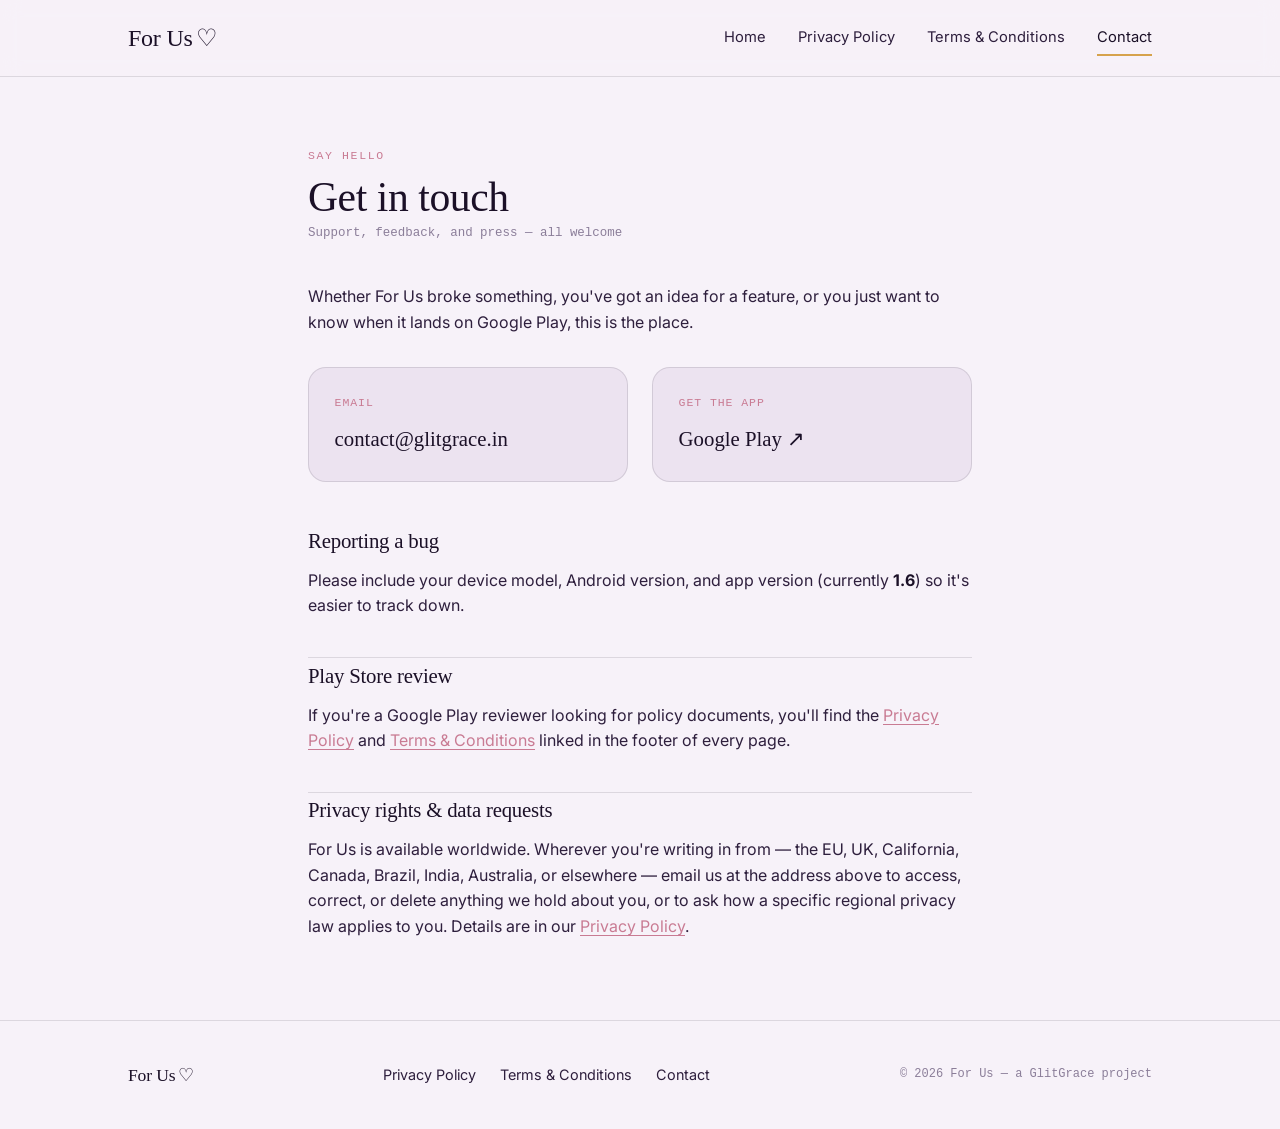
==== commit 6902c6c3: "Update app version in contact.html to 1.6" ====
--- a/contact.html
+++ b/contact.html
@@ -90,10 +90,13 @@
     </div>
 
     <h2 style="margin-top:3rem;">Reporting a bug</h2>
-    <p>Please include your device model, Android version, and app version (currently <strong>1.4</strong>) so it's easier to track down.</p>
+    <p>Please include your device model, Android version, and app version (currently <strong>1.6</strong>) so it's easier to track down.</p>
 
     <h2>Play Store review</h2>
     <p>If you're a Google Play reviewer looking for policy documents, you'll find the <a href="/privacy.html">Privacy Policy</a> and <a href="/terms.html">Terms &amp; Conditions</a> linked in the footer of every page.</p>
+
+    <h2>Privacy rights &amp; data requests</h2>
+    <p>For Us is available worldwide. Wherever you're writing in from — the EU, UK, California, Canada, Brazil, India, Australia, or elsewhere — email us at the address above to access, correct, or delete anything we hold about you, or to ask how a specific regional privacy law applies to you. Details are in our <a href="/privacy.html">Privacy Policy</a>.</p>
   </div>
 </main>
 
--- a/assets/css/style.css
+++ b/assets/css/style.css
@@ -1,34 +1,32 @@
 /* ==========================================================================
-   For Us — design tokens (v2, matching in-app visual language)
-   Coral (Light Mode / primary) · Purple (Dark Mode / secondary) · Ink shell
+   For Us — design tokens
+   Ink (deep aubergine) · Paper (pale lavender-white) · Gold · Rose · Mist
    ========================================================================== */
 
 :root {
-  --bg: #0E0B18;
-  --bg-alt: #15111F;
-  --card: #1C1730;
-  --card-2: #221C36;
-  --coral: #FF5C77;
-  --coral-soft: #FF8FA3;
-  --cream: #FDEAEC;
-  --cream-text: #3A2230;
-  --purple: #8C6FEF;
-  --purple-soft: #A996F5;
-  --green: #35D07F;
-  --text: #F5F1FA;
-  --text-mute: #A79FBE;
-  --line: rgba(245, 241, 250, 0.12);
-  --grad: linear-gradient(135deg, #FF5C77 0%, #8C6FEF 100%);
-
-  --display: 'Baloo 2', 'Inter', sans-serif;
+  --ink: #1B1027;
+  --ink-soft: #2E1F3D;
+  --paper: #F7F2F9;
+  --paper-dim: #ECE3F0;
+  --gold: #D6A24C;
+  --gold-soft: #E8C384;
+  --rose: #C97B93;
+  --mist: #8B7E99;
+  --line: rgba(27, 16, 39, 0.12);
+
+  --display: 'Fraunces', Georgia, serif;
   --body: 'Inter', -apple-system, BlinkMacSystemFont, sans-serif;
-
-  --max: 1160px;
+  --mono: 'Space Mono', 'Courier New', monospace;
+
+  --max: 1120px;
   --pad: clamp(1.25rem, 4vw, 3rem);
 }
 
 * { box-sizing: border-box; }
-html { scroll-behavior: smooth; }
+
+html {
+  scroll-behavior: smooth;
+}
 
 @media (prefers-reduced-motion: reduce) {
   html { scroll-behavior: auto; }
@@ -42,50 +40,39 @@
 
 body {
   margin: 0;
-  background: var(--bg);
-  color: var(--text);
+  background: var(--paper);
+  color: var(--ink);
   font-family: var(--body);
   font-size: 16px;
   line-height: 1.6;
   -webkit-font-smoothing: antialiased;
-  overflow-x: hidden;
-}
-
-body::before {
-  content: "";
-  position: fixed;
-  inset: 0;
-  z-index: -1;
-  background:
-    radial-gradient(600px 500px at 85% -5%, rgba(140, 111, 239, 0.22), transparent),
-    radial-gradient(500px 420px at -5% 15%, rgba(255, 92, 119, 0.16), transparent);
-  pointer-events: none;
 }
 
 img { max-width: 100%; display: block; }
-a { color: inherit; text-decoration-color: var(--coral); text-underline-offset: 3px; }
+
+a {
+  color: inherit;
+  text-decoration-color: var(--rose);
+  text-underline-offset: 3px;
+}
 
 h1, h2, h3 {
   font-family: var(--display);
-  font-weight: 700;
-  line-height: 1.08;
+  font-weight: 500;
+  line-height: 1.05;
   margin: 0 0 0.5em;
   letter-spacing: -0.01em;
 }
 
 .eyebrow {
-  font-family: var(--display);
-  font-weight: 700;
-  font-size: 0.78rem;
-  letter-spacing: 0.1em;
+  font-family: var(--mono);
+  font-size: 0.72rem;
+  letter-spacing: 0.14em;
   text-transform: uppercase;
-  color: var(--coral-soft);
-  display: inline-flex;
-  align-items: center;
-  gap: 0.4em;
+  color: var(--rose);
+  display: inline-block;
   margin-bottom: 0.9em;
 }
-.eyebrow.purple { color: var(--purple-soft); }
 
 .wrap {
   max-width: var(--max);
@@ -100,53 +87,68 @@
   position: sticky;
   top: 0;
   z-index: 50;
-  background: rgba(14, 11, 24, 0.72);
-  backdrop-filter: blur(14px);
+  background: rgba(247, 242, 249, 0.86);
+  backdrop-filter: blur(10px);
   border-bottom: 1px solid var(--line);
 }
+
 .site-header .wrap {
   display: flex;
   align-items: center;
   justify-content: space-between;
   height: 76px;
 }
+
 .wordmark {
   font-family: var(--display);
   font-size: 1.5rem;
-  font-weight: 700;
+  font-weight: 500;
+  letter-spacing: -0.01em;
   text-decoration: none;
-  color: var(--text);
-  display: flex;
-  align-items: center;
-  gap: 0.3em;
-}
-.wordmark .heart { color: var(--coral); font-size: 1.1rem; }
-
-nav.primary { display: flex; align-items: center; gap: 2rem; }
+  color: var(--ink);
+  display: flex;
+  align-items: baseline;
+  gap: 0.15em;
+}
+.wordmark em {
+  font-style: italic;
+  color: var(--rose);
+}
+.wordmark .dot {
+  color: var(--gold);
+  font-size: 1.3rem;
+  line-height: 0;
+}
+
+nav.primary {
+  display: flex;
+  align-items: center;
+  gap: 2rem;
+}
 nav.primary a {
-  font-family: var(--display);
-  font-weight: 600;
   font-size: 0.92rem;
   text-decoration: none;
-  color: var(--text-mute);
+  color: var(--ink-soft);
   position: relative;
 }
-nav.primary a[aria-current="page"] { color: var(--text); }
+nav.primary a[aria-current="page"] {
+  color: var(--ink);
+}
 nav.primary a[aria-current="page"]::after {
   content: "";
   position: absolute;
   left: 0; right: 0; bottom: -6px;
-  height: 3px;
-  border-radius: 2px;
-  background: var(--grad);
-}
+  height: 2px;
+  background: var(--gold);
+}
+
 .nav-toggle { display: none; }
 
-@media (max-width: 760px) {
+@media (max-width: 720px) {
   nav.primary {
     position: fixed;
     inset: 76px 0 0 0;
-    background: var(--bg);
+    background: var(--paper);
     flex-direction: column;
     justify-content: flex-start;
     align-items: flex-start;
@@ -157,18 +159,21 @@
     pointer-events: none;
     transition: opacity 0.2s ease, transform 0.2s ease;
   }
-  nav.primary.open { opacity: 1; transform: translateY(0); pointer-events: auto; }
-  nav.primary a { font-size: 1.3rem; }
+  nav.primary.open {
+    opacity: 1;
+    transform: translateY(0);
+    pointer-events: auto;
+  }
+  nav.primary a { font-size: 1.25rem; }
   .nav-toggle {
     display: block;
     background: none;
     border: none;
-    font-family: var(--display);
-    font-weight: 700;
+    font-family: var(--mono);
     font-size: 0.8rem;
-    letter-spacing: 0.06em;
+    letter-spacing: 0.08em;
     cursor: pointer;
-    color: var(--text);
+    color: var(--ink);
   }
 }
 
@@ -179,350 +184,289 @@
   align-items: center;
   gap: 0.5em;
   border-radius: 999px;
-  padding: 0.9em 1.7em;
-  font-family: var(--display);
-  font-size: 0.95rem;
-  font-weight: 700;
+  padding: 0.85em 1.6em;
+  font-size: 0.92rem;
+  font-weight: 600;
   text-decoration: none;
   border: 1px solid transparent;
   cursor: pointer;
-  transition: transform 0.15s ease, box-shadow 0.15s ease, border-color .15s ease;
+  transition: transform 0.15s ease, background 0.15s ease, border-color .15s ease;
 }
 .btn:focus-visible, a:focus-visible, button:focus-visible {
-  outline: 2px solid var(--coral-soft);
+  outline: 2px solid var(--gold);
   outline-offset: 3px;
 }
-.btn-grad {
-  background: var(--grad);
-  color: #fff;
-  box-shadow: 0 10px 30px -10px rgba(255, 92, 119, 0.45);
-}
-.btn-grad:hover { transform: translateY(-2px); box-shadow: 0 14px 34px -8px rgba(140, 111, 239, 0.5); }
+.btn-solid {
+  background: var(--ink);
+  color: var(--paper);
+}
+.btn-solid:hover { transform: translateY(-1px); background: var(--ink-soft); }
 
 .btn-ghost {
-  background: rgba(245,241,250,0.05);
+  background: transparent;
   border-color: var(--line);
-  color: var(--text);
-}
-.btn-ghost:hover { border-color: var(--purple-soft); }
-
-.btn-lg { padding: 1.05em 2.1em; font-size: 1.02rem; }
+  color: var(--ink);
+}
+.btn-ghost:hover { border-color: var(--rose); }
+
+.btn-pill-soft {
+  background: var(--paper-dim);
+  color: var(--mist);
+  cursor: default;
+}
 
 /* ---------- hero ---------- */
 
-.hero { padding: clamp(2.5rem, 7vw, 5rem) 0 clamp(2rem, 5vw, 3rem); }
+.hero {
+  padding: clamp(3rem, 8vw, 6rem) 0 clamp(2rem, 6vw, 4rem);
+}
 .hero .wrap {
   display: grid;
   grid-template-columns: 1.05fr 0.95fr;
   gap: clamp(2rem, 5vw, 4rem);
   align-items: center;
 }
-@media (max-width: 900px) { .hero .wrap { grid-template-columns: 1fr; } }
+@media (max-width: 860px) {
+  .hero .wrap { grid-template-columns: 1fr; }
+}
 
 .hero h1 {
-  font-size: clamp(2.3rem, 5vw, 3.5rem);
-}
-.hero h1 .grad-text {
-  background: var(--grad);
-  -webkit-background-clip: text;
-  background-clip: text;
-  color: transparent;
+  font-size: clamp(2.4rem, 5.2vw, 3.6rem);
+}
+.hero h1 em {
+  font-style: italic;
+  color: var(--rose);
 }
 .hero p.lede {
-  font-size: 1.12rem;
-  color: var(--text-mute);
-  max-width: 46ch;
+  font-size: 1.15rem;
+  color: var(--ink-soft);
+  max-width: 42ch;
   margin: 0 0 1.8rem;
 }
-.hero .cta-row { display: flex; flex-wrap: wrap; gap: 0.9rem; align-items: center; margin-bottom: 1.4rem; }
-.hero .microcopy {
-  font-size: 0.85rem;
-  color: var(--text-mute);
-  display: flex;
-  align-items: center;
-  gap: 0.5em;
-}
-.hero .microcopy .dot { width: 6px; height: 6px; border-radius: 50%; background: var(--green); display: inline-block; }
-
-/* ---------- phone mockups ---------- */
-
-.phone {
+.hero .cta-row {
+  display: flex;
+  flex-wrap: wrap;
+  gap: 0.9rem;
+  align-items: center;
+}
+
+/* signature: interlocking circles */
+
+.venn {
   position: relative;
-  border-radius: 34px;
-  overflow: hidden;
-  border: 6px solid #0A0812;
-  box-shadow: 0 30px 70px -20px rgba(0,0,0,0.6), 0 0 0 1px rgba(245,241,250,0.06);
-  background: #0A0812;
-  max-width: 300px;
+  width: min(420px, 90vw);
+  height: min(420px, 90vw);
   margin: 0 auto;
 }
-.phone img { width: 100%; display: block; }
-
-.hero-visual { position: relative; display: flex; justify-content: center; }
-.hero-visual .phone {
-  animation: float-y 6s ease-in-out infinite;
-}
-.hero-visual .glow {
+.venn .circle {
   position: absolute;
-  inset: -10% -10% -10% -10%;
-  background: radial-gradient(circle at 50% 40%, rgba(140,111,239,0.28), transparent 65%);
-  filter: blur(10px);
-  z-index: -1;
-}
-@keyframes float-y {
-  0%, 100% { transform: translateY(0); }
-  50% { transform: translateY(-14px); }
-}
-
-/* ---------- toggle demo section ---------- */
-
-.mode-demo {
-  background: var(--card);
-  border: 1px solid var(--line);
-  border-radius: 28px;
-  padding: clamp(1.75rem, 4vw, 3rem);
-}
-.mode-demo .wrap-inner {
-  display: grid;
-  grid-template-columns: 0.85fr 1.15fr;
-  gap: clamp(2rem, 5vw, 3.5rem);
-  align-items: center;
-}
-@media (max-width: 900px) {
-  .mode-demo .wrap-inner { grid-template-columns: 1fr; }
-}
-
-.mode-toggle {
-  display: inline-flex;
-  background: rgba(245,241,250,0.06);
-  border: 1px solid var(--line);
-  border-radius: 999px;
-  padding: 6px;
-  gap: 4px;
-  margin-bottom: 1.6rem;
-}
-.mode-toggle button {
-  border: none;
-  background: transparent;
-  color: var(--text-mute);
-  font-family: var(--display);
-  font-weight: 700;
-  font-size: 1.05rem;
-  padding: 0.7em 1.5em;
-  border-radius: 999px;
-  cursor: pointer;
-  transition: background 0.35s ease, color 0.35s ease;
-  display: flex;
-  align-items: center;
-  gap: 0.5em;
-}
-.mode-toggle button[aria-pressed="true"] {
-  color: #fff;
-}
-.mode-toggle button[data-mode="light"][aria-pressed="true"] { background: var(--coral); }
-.mode-toggle button[data-mode="dark"][aria-pressed="true"] { background: var(--purple); }
-
-.mode-copy .mode-label {
-  font-family: var(--display);
-  font-weight: 700;
-  letter-spacing: 0.08em;
-  text-transform: uppercase;
-  font-size: 0.8rem;
-  transition: color 0.35s ease;
-}
-.mode-copy h3 {
-  font-size: 1.7rem;
-  margin: 0.4rem 0 0.7rem;
-  transition: color 0.35s ease;
-}
-.mode-copy p { color: var(--text-mute); font-size: 1.02rem; max-width: 42ch; }
-
-[data-mode-active="light"] .mode-label,
-[data-mode-active="light"] h3 { color: var(--coral); }
-[data-mode-active="dark"] .mode-label,
-[data-mode-active="dark"] h3 { color: var(--purple-soft); }
-
-.mode-demo .phone-swap { position: relative; max-width: 260px; margin: 0 auto; }
-.mode-demo .phone-swap img {
+  top: 50%;
+  width: 62%;
+  height: 62%;
+  border-radius: 50%;
+  mix-blend-mode: multiply;
+}
+.venn .circle.a {
+  left: 30%;
+  transform: translate(-50%, -50%);
+  background: radial-gradient(circle at 35% 30%, var(--gold-soft), var(--gold));
+  animation: drift-a 9s ease-in-out infinite;
+}
+.venn .circle.b {
+  left: 70%;
+  transform: translate(-50%, -50%);
+  background: radial-gradient(circle at 65% 30%, var(--rose), #a85c74);
+  animation: drift-b 9s ease-in-out infinite;
+}
+@keyframes drift-a {
+  0%, 100% { left: 30%; }
+  50% { left: 34%; }
+}
+@keyframes drift-b {
+  0%, 100% { left: 70%; }
+  50% { left: 66%; }
+}
+.venn .overlap-text {
   position: absolute;
   inset: 0;
-  opacity: 0;
-  transition: opacity 0.45s ease;
-}
-.mode-demo .phone-swap img.active { position: relative; opacity: 1; }
+  display: flex;
+  align-items: center;
+  justify-content: center;
+  text-align: center;
+  padding: 0 18%;
+}
+.venn .overlap-text span {
+  font-family: var(--mono);
+  font-size: 0.85rem;
+  letter-spacing: 0.02em;
+  color: var(--paper);
+  text-shadow: 0 1px 6px rgba(0,0,0,0.25);
+  transition: opacity 0.5s ease;
+}
 
 /* ---------- sections ---------- */
 
 section { padding: clamp(3rem, 7vw, 5.5rem) 0; }
-.section-head { max-width: 62ch; margin-bottom: 2.6rem; }
-.section-head h2 { font-size: clamp(1.9rem, 3.6vw, 2.6rem); }
-.section-head p { color: var(--text-mute); font-size: 1.05rem; }
-
-/* zig-zag feature rows */
-.feature-row {
-  display: grid;
-  grid-template-columns: 0.9fr 1.1fr;
-  gap: clamp(2rem, 6vw, 4.5rem);
-  align-items: center;
-  padding: clamp(2.5rem, 5vw, 4rem) 0;
-  border-top: 1px solid var(--line);
-}
-.feature-row:first-of-type { border-top: none; }
-.feature-row.reverse { grid-template-columns: 1.1fr 0.9fr; }
-.feature-row.reverse .feature-row-media { order: 2; }
-.feature-row.reverse .feature-row-copy { order: 1; }
-@media (max-width: 860px) {
-  .feature-row, .feature-row.reverse { grid-template-columns: 1fr; }
-  .feature-row.reverse .feature-row-media,
-  .feature-row.reverse .feature-row-copy { order: initial; }
-}
-.feature-row-media { display: flex; justify-content: center; gap: 1.2rem; }
-.feature-row-media .phone { max-width: 230px; }
-.feature-row-media .phone.offset { margin-top: 3rem; }
-
-.feature-row-copy h3 { font-size: clamp(1.5rem, 3vw, 2rem); }
-.feature-row-copy p { color: var(--text-mute); font-size: 1.03rem; max-width: 44ch; margin-bottom: 1.2rem; }
-.feature-row-copy .tag-row { display: flex; gap: 0.6rem; flex-wrap: wrap; margin-bottom: 1.2rem; }
-.tag {
-  font-family: var(--display);
-  font-weight: 700;
-  font-size: 0.78rem;
-  padding: 0.4em 0.9em;
-  border-radius: 999px;
-  background: rgba(245,241,250,0.06);
-  border: 1px solid var(--line);
-  color: var(--text-mute);
-}
-.tag.coral { background: rgba(255,92,119,0.14); color: var(--coral-soft); border-color: rgba(255,92,119,0.3); }
-.tag.purple { background: rgba(140,111,239,0.16); color: var(--purple-soft); border-color: rgba(140,111,239,0.32); }
-.tag.green { background: rgba(53,208,127,0.14); color: var(--green); border-color: rgba(53,208,127,0.3); }
-
-/* small feature grid */
+.section-ink {
+  background: var(--ink);
+  color: var(--paper);
+}
+.section-ink .eyebrow { color: var(--gold-soft); }
+.section-ink .mist-text { color: rgba(247,242,249,0.7); }
+
+.section-head {
+  max-width: 60ch;
+  margin-bottom: 2.6rem;
+}
+.section-head h2 { font-size: clamp(1.8rem, 3.4vw, 2.5rem); }
+.section-head p { color: var(--mist); font-size: 1.05rem; }
+.section-ink .section-head p { color: rgba(247,242,249,0.72); }
+
 .feature-grid {
   display: grid;
   grid-template-columns: repeat(3, 1fr);
   gap: 1.5rem;
 }
-@media (max-width: 860px) { .feature-grid { grid-template-columns: 1fr; } }
+@media (max-width: 860px) {
+  .feature-grid { grid-template-columns: 1fr; }
+}
 .feature-card {
-  background: var(--card);
-  border-radius: 22px;
-  padding: 1.9rem;
+  background: var(--paper-dim);
+  border-radius: 20px;
+  padding: 1.8rem;
   border: 1px solid var(--line);
-  transition: transform 0.2s ease, border-color 0.2s ease;
-}
-.feature-card:hover { transform: translateY(-4px); border-color: rgba(140,111,239,0.4); }
-.feature-card .icon-badge {
-  width: 46px; height: 46px;
-  border-radius: 14px;
-  display: flex; align-items: center; justify-content: center;
-  font-size: 1.3rem;
-  margin-bottom: 1rem;
-  background: rgba(255,92,119,0.14);
-}
-.feature-card:nth-child(2) .icon-badge { background: rgba(140,111,239,0.16); }
-.feature-card:nth-child(3) .icon-badge { background: rgba(53,208,127,0.14); }
-.feature-card h3 { font-size: 1.2rem; margin-bottom: 0.4rem; }
-.feature-card p { color: var(--text-mute); font-size: 0.97rem; margin: 0; }
-
-/* stat strip */
-.stat-strip {
-  display: grid;
-  grid-template-columns: repeat(4, 1fr);
-  gap: 1.5rem;
-  text-align: center;
-}
-@media (max-width: 760px) { .stat-strip { grid-template-columns: repeat(2, 1fr); } }
-.stat-strip .stat-num {
-  font-family: var(--display);
-  font-weight: 800;
-  font-size: clamp(1.8rem, 4vw, 2.6rem);
-  background: var(--grad);
-  -webkit-background-clip: text;
-  background-clip: text;
-  color: transparent;
-}
-.stat-strip .stat-label { color: var(--text-mute); font-size: 0.9rem; margin-top: 0.3rem; }
-
-/* CTA band */
+}
+.section-ink .feature-card {
+  background: rgba(247,242,249,0.06);
+  border-color: rgba(247,242,249,0.14);
+}
+.feature-card .mark {
+  font-family: var(--mono);
+  font-size: 0.75rem;
+  color: var(--gold);
+  letter-spacing: 0.08em;
+  display: block;
+  margin-bottom: 0.9rem;
+}
+.feature-card h3 {
+  font-size: 1.25rem;
+  margin-bottom: 0.5rem;
+}
+.feature-card p {
+  color: var(--mist);
+  font-size: 0.98rem;
+  margin: 0;
+}
+.section-ink .feature-card p { color: rgba(247,242,249,0.72); }
+
+/* download / CTA band */
 .cta-band {
   display: flex;
   flex-wrap: wrap;
   align-items: center;
   justify-content: space-between;
   gap: 2rem;
-  background: var(--grad);
-  color: #fff;
-  border-radius: 30px;
-  padding: clamp(2.2rem, 5vw, 3.8rem);
-  position: relative;
-  overflow: hidden;
-}
-.cta-band::after {
-  content: "";
-  position: absolute;
-  inset: 0;
-  background: radial-gradient(400px 300px at 90% 10%, rgba(255,255,255,0.18), transparent);
-}
-.cta-band > * { position: relative; }
-.cta-band h2 { font-size: clamp(1.8rem, 3.2vw, 2.4rem); margin-bottom: 0.4rem; }
-.cta-band p { color: rgba(255,255,255,0.88); margin: 0; max-width: 46ch; }
-.cta-band .btn-ghost { background: rgba(255,255,255,0.16); border-color: rgba(255,255,255,0.35); color: #fff; }
-.cta-band .btn-ghost:hover { background: rgba(255,255,255,0.26); }
+  background: linear-gradient(135deg, var(--ink) 0%, #3B2650 100%);
+  color: var(--paper);
+  border-radius: 28px;
+  padding: clamp(2rem, 5vw, 3.5rem);
+}
+.cta-band h2 { font-size: clamp(1.7rem, 3vw, 2.3rem); margin-bottom: 0.4rem; }
+.cta-band p { color: rgba(247,242,249,0.72); margin: 0; max-width: 44ch; }
+.cta-actions { display: flex; flex-direction: column; gap: 0.6rem; align-items: flex-start; }
+.cta-actions small { font-family: var(--mono); font-size: 0.72rem; color: rgba(247,242,249,0.55); }
 
 /* ---------- footer ---------- */
 
-.site-footer { border-top: 1px solid var(--line); padding: 2.5rem 0; }
+.site-footer {
+  border-top: 1px solid var(--line);
+  padding: 2.5rem 0;
+}
 .site-footer .wrap {
-  display: flex; flex-wrap: wrap; gap: 1.5rem;
-  align-items: center; justify-content: space-between;
-}
-.site-footer .foot-links { display: flex; gap: 1.5rem; flex-wrap: wrap; font-size: 0.9rem; }
-.site-footer .foot-links a { text-decoration: none; color: var(--text-mute); }
-.site-footer .foot-links a:hover { color: var(--coral-soft); }
-.site-footer .fine { font-family: var(--display); font-weight: 600; font-size: 0.8rem; color: var(--text-mute); }
+  display: flex;
+  flex-wrap: wrap;
+  gap: 1.5rem;
+  align-items: center;
+  justify-content: space-between;
+}
+.site-footer .foot-links {
+  display: flex;
+  gap: 1.5rem;
+  flex-wrap: wrap;
+  font-size: 0.9rem;
+}
+.site-footer .foot-links a { text-decoration: none; color: var(--ink-soft); }
+.site-footer .foot-links a:hover { color: var(--rose); }
+.site-footer .fine {
+  font-family: var(--mono);
+  font-size: 0.75rem;
+  color: var(--mist);
+}
 
 /* ---------- legal / doc pages ---------- */
 
-.doc { padding: clamp(2.5rem, 6vw, 4rem) 0 4rem; }
+.doc {
+  padding: clamp(2.5rem, 6vw, 4rem) 0 4rem;
+}
 .doc .wrap { max-width: 760px; }
 .doc h1 { font-size: clamp(2rem, 4vw, 2.6rem); margin-bottom: 0.3rem; }
 .doc .updated {
-  font-family: var(--display); font-weight: 600;
-  font-size: 0.85rem; color: var(--text-mute);
-  margin-bottom: 2.5rem; display: block;
+  font-family: var(--mono);
+  font-size: 0.78rem;
+  color: var(--mist);
+  margin-bottom: 2.5rem;
+  display: block;
 }
 .doc h2 {
-  font-size: 1.3rem; margin-top: 2.4rem;
-  padding-top: 0.4rem; border-top: 1px solid var(--line);
+  font-size: 1.3rem;
+  margin-top: 2.4rem;
+  padding-top: 0.4rem;
+  border-top: 1px solid var(--line);
 }
 .doc h2:first-of-type { border-top: none; padding-top: 0; }
-.doc p, .doc li { color: var(--text-mute); font-size: 1rem; }
+.doc p, .doc li { color: var(--ink-soft); font-size: 1rem; }
 .doc ul { padding-left: 1.2rem; }
-.doc a { color: var(--coral-soft); }
-.doc strong { color: var(--text); }
+.doc a { color: var(--rose); }
+.doc strong { color: var(--ink); }
 .doc .callout {
-  background: var(--card);
-  border-left: 3px solid var(--purple);
+  background: var(--paper-dim);
+  border-left: 3px solid var(--gold);
   border-radius: 4px;
   padding: 1rem 1.2rem;
   font-size: 0.92rem;
-  color: var(--text-mute);
+  color: var(--ink-soft);
   margin: 1.5rem 0;
 }
 
-/* ---------- contact page ---------- */
-
-.contact-grid { display: grid; grid-template-columns: repeat(2, 1fr); gap: 1.5rem; margin-top: 2rem; }
-@media (max-width: 700px) { .contact-grid { grid-template-columns: 1fr; } }
-.contact-card { background: var(--card); border-radius: 20px; padding: 1.7rem; border: 1px solid var(--line); }
+/* ---------- contact page specifics ---------- */
+
+.contact-grid {
+  display: grid;
+  grid-template-columns: repeat(2, 1fr);
+  gap: 1.5rem;
+  margin-top: 2rem;
+}
+@media (max-width: 700px) {
+  .contact-grid { grid-template-columns: 1fr; }
+}
+.contact-card {
+  background: var(--paper-dim);
+  border-radius: 18px;
+  padding: 1.6rem;
+  border: 1px solid var(--line);
+}
 .contact-card .mark {
-  font-family: var(--display); font-weight: 700;
-  font-size: 0.75rem; color: var(--coral-soft);
-  letter-spacing: 0.08em; display: block; margin-bottom: 0.6rem;
+  font-family: var(--mono);
+  font-size: 0.72rem;
+  color: var(--rose);
+  letter-spacing: 0.08em;
+  display: block;
+  margin-bottom: 0.6rem;
 }
 .contact-card a.big-link {
-  font-family: var(--display); font-weight: 700;
-  font-size: 1.3rem; text-decoration: none; color: var(--text);
-}
-.contact-card a.big-link:hover { color: var(--coral-soft); }
+  font-family: var(--display);
+  font-size: 1.3rem;
+  text-decoration: none;
+  color: var(--ink);
+}
+.contact-card a.big-link:hover { color: var(--rose); }
